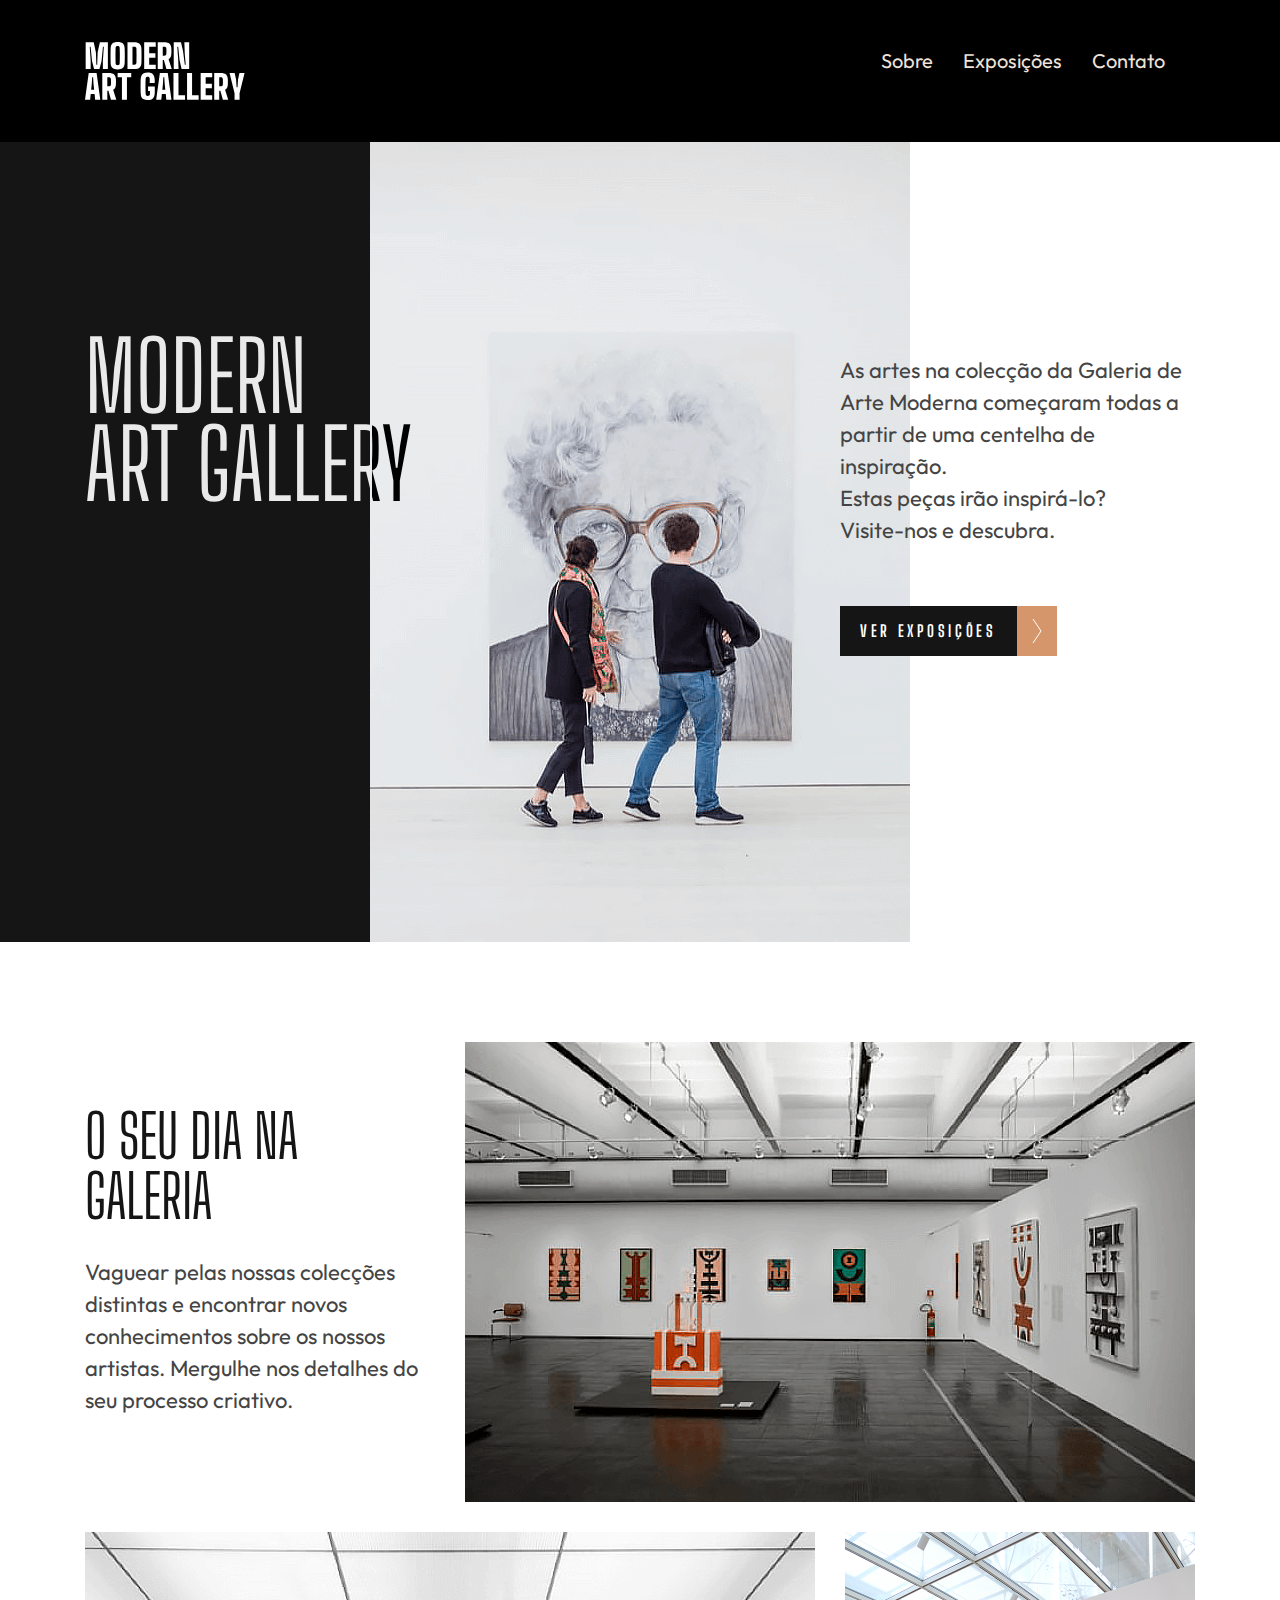
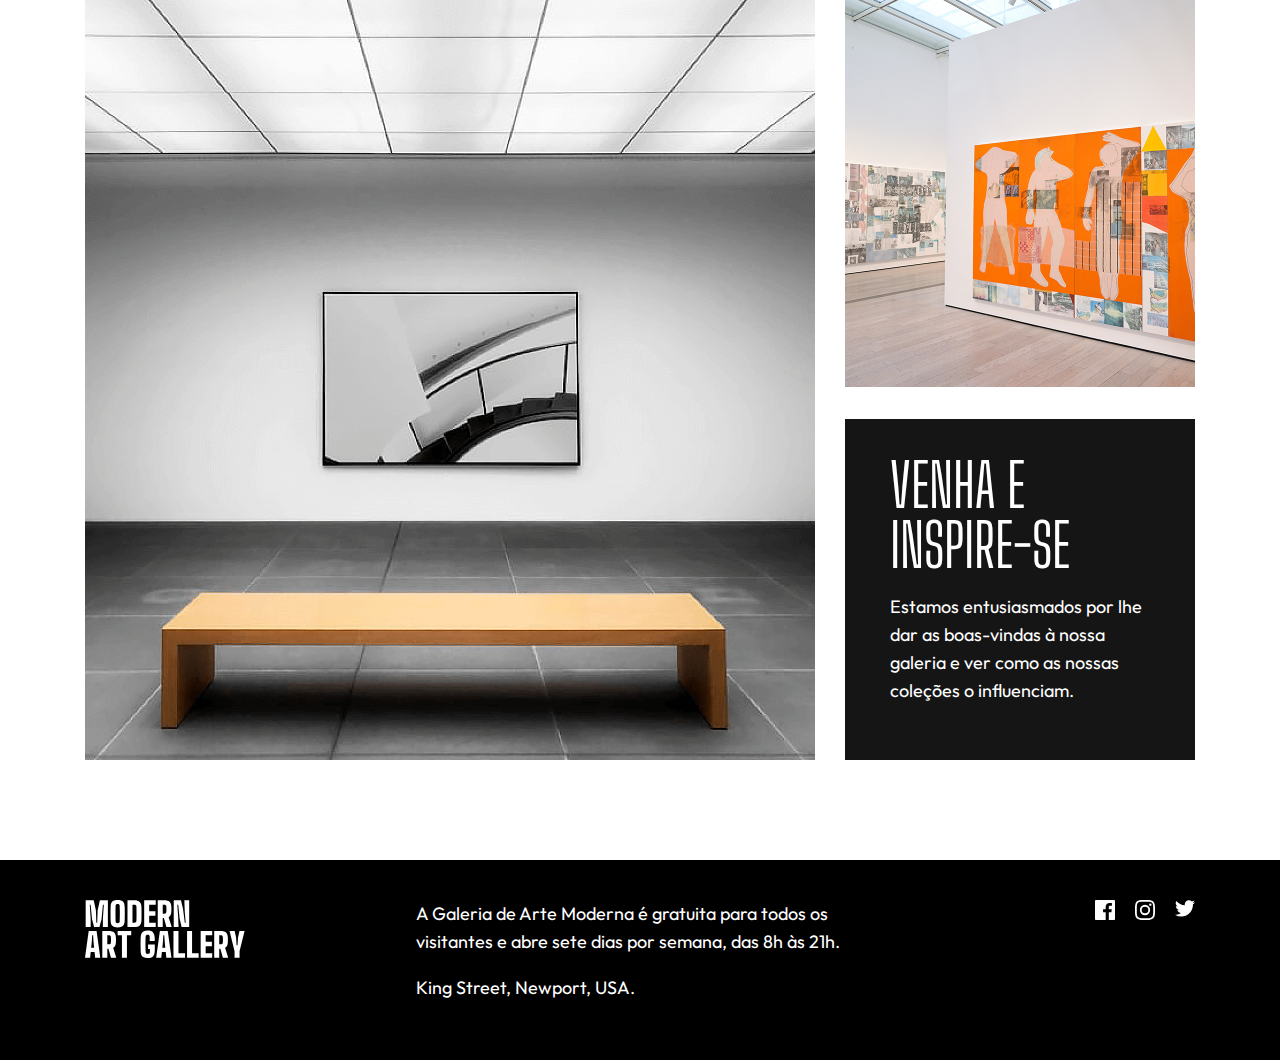
==== index.html @ 8128df51 "envio ficheiros" ====
<!DOCTYPE html>
<html lang="en">
<head>
  <meta charset="UTF-8">
  <meta name="viewport" content="width=device-width, initial-scale=1.0">
  <link rel="preconnect" href="https://fonts.googleapis.com">
  <link rel="preconnect" href="https://fonts.gstatic.com" crossorigin>
  <link href="https://fonts.googleapis.com/css2?family=Big+Shoulders+Display:wght@900&family=Outfit:wght@300&display=swap" rel="stylesheet">

  <link rel="stylesheet" href="./assets/css/style.css">

  <link rel="icon" type="image/png" sizes="32x32" href="./assets/images/favicon.png">
  
  <title>Modern Art Gallery</title>
</head>
<body>
  <header class="head">
    <div class="container flex">
      <div class="logo">
        <a href="./index.html"><img src="./assets/images/logo.svg" alt="Logo Art Gallery"></a>
      </div>
      <nav class="nav-menu flex">
        <button class="menu-toggle" data-menu="button" aria-expanded="false" aria-controls="menu"></button>
        <ul class="menu flex" data-menu="list" id="menu">
         <li><a href="./sobre.html">Sobre</a></li>  
         <li><a href="./exposicoes.html">Exposições</a></li>  
         <li><a href="./contato.html">Contato</a></li>  
        </ul>
       </nav>
    </div>
  </header>

  <main class="banner">
    <div class="container banner-container grid">

      <div class="banner-title">
        <h1>Modern <br>Art Gallery</h1>
      </div>
  
      <div class="banner-image">
        <img src="./assets/images/desktop/image-hero.png" alt="Banner Principal">
      </div>
  
      <div class="banner-content">
        <div class="banner-content-txt">
          <p>As artes na colecção da Galeria de Arte Moderna começaram todas a partir de uma centelha de inspiração. <br> Estas peças irão inspirá-lo? <br>Visite-nos e descubra.</p>
        </div>    

        <div class="btn">
          <a href="./exposicoes.html" target="_blank" class="link-btn">
            <div class="flex" onmouseover="bgColorBtnOn()" onmouseout="bgColorBtnOut()">           
                <div class="btn-content flex"><p>Ver Exposições</p></div>
                <div class="btn-icon flex"><img src="./assets/images/icon-arrow-right.svg" alt="ButtonIcon" width="10" height="24" ></div>          
            </div>
          </a>
        </div>        
      </div>

    </div>    
  </main>

  <section class="featured">
    <div class="container grid">

      <div class="row-1">
        <div class="col-1-left">
          <h2>O seu dia na galeria</h2>
          <p> Vaguear pelas nossas colecções distintas e encontrar novos conhecimentos sobre os nossos artistas. Mergulhe nos detalhes do seu processo criativo.</p>
        </div>

        <div class="col-1-right">
          <img src="./assets/images/desktop/image-grid-1.png" alt="">
        </div>
      </div>
       

      <div class="row-2">

        <div class="col-2-left">
          <img src="./assets/images/desktop/image-grid-2.png" alt="">
        </div>

       <div class="col-2-right grid">
          <div>
            <img src="./assets/images/desktop/image-grid-3.png" alt="">
          </div>
          <div class="col-2-right-txt grid">
              <h2>Venha e inspire-se</h2>
              <p>Estamos entusiasmados por lhe dar as boas-vindas à nossa galeria e ver como as nossas coleções o influenciam.</p>
          </div>
        </div>
      </div>


    </div>
  </section>

  <footer class="footer">
    <div class="container flex">
      <div class="logo-footer">
        <a href="./index.html"><img src="./assets/images/logo.svg" alt="Logo" width="160" height="58"></a>
      </div>
      <div class="copy">
        <p>A Galeria de Arte Moderna é gratuita para todos os visitantes e abre sete dias por semana, das 8h às 21h.</p>
        <p>King Street, Newport, USA.</p>
      </div>
      <div class="sociais-footer">
        <ul class="sociais flex">
          <li><a href="#"><img src="./assets/images/icon-facebook.svg" alt="Facebook"></a></li>
          <li>
            <a href="#"><img src="./assets/images/icon-instagram.svg" alt="Instagram"></a>
          </li>
          <li>
            <a href="#"><img src="./assets/images/icon-twitter.svg" alt="Twitter"></a>
          </li>
        </ul>
      </div>

    </div>
  </footer>
  
  <script src="./assets/js/script.js"></script>
  
</body>
</html>
---- assets/css/style.css ----
:root {
  --bronze: #d5966c;
  --black: #151515;
  --gray: #444;
  --gray-light: #848484;
  --white: #fff;
  --heading-xl: 6rem/5.5rem 'Big Shoulders Display', cursive;
  --heading-l: 4.375rem/4.375rem 'Big Shoulders Display', cursive;
  /* 70 */
  --heading-m: 3.75rem/3.75rem 'Big Shoulders Display', cursive;
  --body-m: 1.375rem/2rem 'Outfit', sans-serif;
  /* 22 */
  --body-s: 1.125rem/1.75rem 'Outfit', sans-serif;
  /* 20px */
  --btn: bold 1rem/1.75rem 'Big Shoulders Display', cursive;
  /* 20px */
}

body {
  padding: 0;
  margin: 0;
  color: var(--black);
  font: 1.125rem/1.75rem 'Outfit', sans-serif;
  /* 20px */
}

a {
  text-decoration: none;
}

h1,
h2,
h3,
h4 {
  padding: 0;
  margin: 0;
}

img {
  display: block;
}

ul>li {
  list-style: none;
}

.flex {
  display: flex;
}

.grid {
  display: grid;
}

.container {
  max-width: 1110px;
  margin: 0 auto;
  /* background-color: blanchedalmond;
  */
}

.head {
  background-color: #000;
  flex-wrap: wrap;
  padding: 20px 0;
}

.head>.flex {
  justify-content: space-between;
  align-items: center;
}

/*-------------------- MENU -------------------- */
.nav-menu {
  padding: 10px 30px;
}

.menu li {
  margin-left: 30px;
}

.menu li a {
  font: 1.25rem/1rem 'Outfit', sans-serif;
  text-align: center;
  color: #eee2da;
}

.menu li a:hover {
  color: #fff;
}

.menu a::after {
  content: "";
  display: block;
  height: 3px;
  width: 0;
  border-radius: 50px;
  margin-top: 15px;
  background-color: var(--bronze);
}

.menu a:hover::after {
  width: 100%;
  transition: 0.4s ease-in-out;
}

#menu-ativo a::after {
  content: "";
  display: block;
  height: 3px;
  width: 100%;
  border-radius: 50px;
  margin-top: 15px;
  background-color: var(--bronze);
}

#menu-ativo a {
  color: #fff;
}

[data-menu="button"] {
  display: none;
}


/*-------------------- BANNER HOME -------------------- */
.banner {
  background: linear-gradient(to right, var(--black) 50%, #FFF 50%);
}

.banner-container {
  display: grid;
  grid-template-columns: repeat(3, 1fr);
}

.banner-title,
.banner-content {
  padding-top: 190px;
}

.banner-title {
  background-color: var(--black);
  max-width: 285px;
}

.banner-title h1 {
  min-width: 575px;
  background: linear-gradient(to right, var(--black) 50%, #FFF 50%);
  -webkit-background-clip: text;
  -moz-background-clip: text;
  background-clip: text;
  color: transparent;
  filter: invert(100%);
  text-transform: uppercase;
  font: var(--heading-xl);
}

.banner-content {
  font: var(--body-m);
  color: var(--black);
  position: relative;
  left: -20%;
}

.banner-content-txt {
  min-width: 350px;
  color: var(--gray);
}

/*-------------------- BOTÕES -------------------- */
.btn {
  font: var(--btn);
  letter-spacing: 3.7px;
  font-weight: bold;
  cursor: pointer;
  margin-top: 60px;
}

.btn-content {
  background: var(--black);
  padding: 0px 20px;
  height: 50px;
}

.btn-content p {
  color: var(--white);
  align-self: center;
  text-transform: uppercase;
}

.btn-icon {
  width: 40px;
  height: 50px;
  background-color: var(--bronze);
  justify-content: center;
}

.btn-icon img {
  align-self: center;
}

.bg-bronze {
  background-color: var(--bronze);
  transition: 0.2s ease-in;
}

.bg-black {
  background-color: var(--black);
  transition: 0.2s ease-in;
}

/*-------------------- FEATURE -------------------- */
.featured {
  margin-top: 100px;
}

.featured img {
  max-width: 100%;
}

.featured>.grid {
  gap: 30px;
}

.row-1,
.row-2 {
  display: grid;
  grid-template-columns: repeat(3, 1fr);
  gap: 30px;
}

.col-1-left p {
  color: var(--gray);
}

.col-1-left h2 {
  font: var(--heading-m);
  margin-bottom: 30px;
  text-transform: uppercase;
}

.col-1-left p,
.row-2-txt p {
  font: var(--body-m);
}

.col-1-left {
  grid-column: 1/1;
  align-self: center;
}

.col-1-right {
  grid-column: 2/4;
}

.col-2-left {
  grid-column: 1/3;
}

.col-2-right {
  grid-column: 3/4;
  /* gap: 30px; */
}

.col-2-right-txt {
  max-height: 100%;
  max-width: 100%;
  background-color: var(--black);
  color: var(--white);
  align-content: center;
  padding: 20px 45px;
}

.col-2-right-txt h2 {
  font: var(--heading-m);
  text-transform: uppercase;
}

/*-------------------- FOOTER -------------------- */
.footer {
  margin-top: 100px;
  flex-wrap: wrap;
  background-color: #000;
  color: var(--white);
  font: var(--body-s);
  padding: 40px 0;
}

.footer .container {
  justify-content: space-between;
}

.logo-footer {
  align-self: flex-start;
}

.copy {
  max-width: 39ch;
}

.copy p {
  margin-top: 0;
}

.sociais {
  gap: 20px;
  margin: 0;
}

.sociais a:hover {
  filter: sepia(47%) saturate(3902%) hue-rotate(304deg) brightness(88%) contrast(87%);
}

@media screen and (max-width: 1140px) {
  .container {
    max-width: 90%;
    margin: 0 auto;
  }

  .banner-content {
    left: -70%;
  }

  .row-2-txt {
    padding: 20px 35px;
  }

  .col-2-right-txt h2 {
    font: 2.75rem/2.75rem 'Big Shoulders Display', cursive;
    margin-bottom: 0;
  }

  .col-2-right-txt p {
    margin-bottom: 0;
  }
}

@media screen and (max-width: 970px) {
  .banner {
    background: #fff;
  }

  .container.banner-container.grid {
    grid-template-columns: 1fr;
    grid-auto-rows: minmax(90px, auto);
    max-width: 100%;
    min-height: 700px;
    background: url(../images/tablet/image-hero-tablet.jpg) no-repeat;
    padding-left: 40%;
    box-sizing: border-box;
    align-content: center;
  }

  .banner-image {
    display: none;
  }

  .banner-title {
    background-color: transparent;
    max-width: unset;
    order: 1;
    padding-top: 0;
  }

  .banner-content {
    left: 0;
    padding-top: 0;
    order: 2;
    box-sizing: border-box;
  }

  .banner-title h1 {
    min-width: 100%;
    left: 0;
    background: unset;
    -webkit-background-clip: unset;
    -moz-background-clip: unset;
    background-clip: unset;
    color: var(--black);
    filter: invert(0%);
    font: var(--heading-l);
  }

  .banner-content {
    font: var(--body-s);
    max-width: 100%;
    padding: 0 10px;
  }

  .btn {
    margin-top: 30px;
  }

  .row-1,
  .row-2 {
    grid-template-rows: 1fr;
  }

  .col-1-left {
    font: var(--body-s);
  }

  .col-2-right-txt {
    padding: 10px;
    font: var(--body-s);
  }

  .about-row-2 img {
    height: 100%;
  }

  .artwork-image img {
    height: 100%;
  }

  .contato {
    flex-direction: column;
  }

  .contato>.cont-row {
    max-width: 100%;
  }

  .copy {
    max-width: 30ch;
  }

  .copy p {
    margin-top: 0;
    font-size: 16px;
  }
}

@media screen and (max-width: 800px) {
  body {
    font-size: 21px;
  }

  [data-menu="button"] {
    display: block;
    background-color: #000;
    border: none;
  }

  [data-menu="button"]::before {
    content: "";
    display: inline-block;
    height: 2px;
    width: 20px;
    background-color: #fff;
    box-shadow: 0 8px #fff, 0 -8px #fff;
  }

  [data-menu="list"] {
    display: none;
    position: absolute;
    z-index: 900;
    max-width: 100%;
    right: 40px;
    padding-right: 30px;
    background-color: #000;
    padding-top: 10px;
    margin-top: 50px;
    text-align: right;
  }

  .menuMobOn {
    display: block;
  }

  #menu-ativo a::after {
    margin-top: 2px;
    margin-bottom: 15px;
  }

  .menu li {
    font-size: 14px;
  }

  .container.banner-container.grid {
    grid-template-columns: unset;
    grid-auto-rows: unset;
    max-width: unset;
    min-height: unset;
    background: unset;
    padding-left: 0;
    box-sizing: border-box;
    align-content: center;
  }

  .banner {
    background: #fff;
  }

  .banner>.container {
    display: flex;
    flex-direction: column;
  }

  .banner-image {
    display: block;
    order: 1;
    background: url(../images/desktop/image-hero.png) no-repeat center;
    background-size: cover;
    height: 350px;
  }

  .banner-image img {
    display: none;
  }

  .banner-title {
    background: unset;
    order: 2;
    margin-top: 40px;
    margin-left: 5%;
  }

  .banner-title h1 {
    background: unset;
    -webkit-background-clip: unset;
    -moz-background-clip: unset;
    background-clip: unset;
    color: var(--black);
    filter: invert(0%);
  }

  .banner-content {
    order: 3;
    left: 0;
    margin-left: 5%;
    font-size: 22px;
  }

  .banner-title,
  .banner-content {
    padding-top: 0;
  }

  .row-1,
  .row-2 {
    display: flex;
    flex-direction: column;
  }

  .featured {
    margin-top: 110px;
  }

  .col-2-right-txt {
    padding: 25px 15px;
  }

  .container>.about-row-1 {
    grid-template-columns: 1fr;
    gap: 0;
  }

  .exh-row {
    flex-direction: column;
    align-items: center;
    gap: 0px;
  }

  .exh-row>.artwork {
    margin-bottom: 10px;
  }


  .footer .container {
    flex-direction: column;
    padding-top: 30px;
    gap: 30px;
  }

  .sociais {
    padding-left: 0px;
  }
}
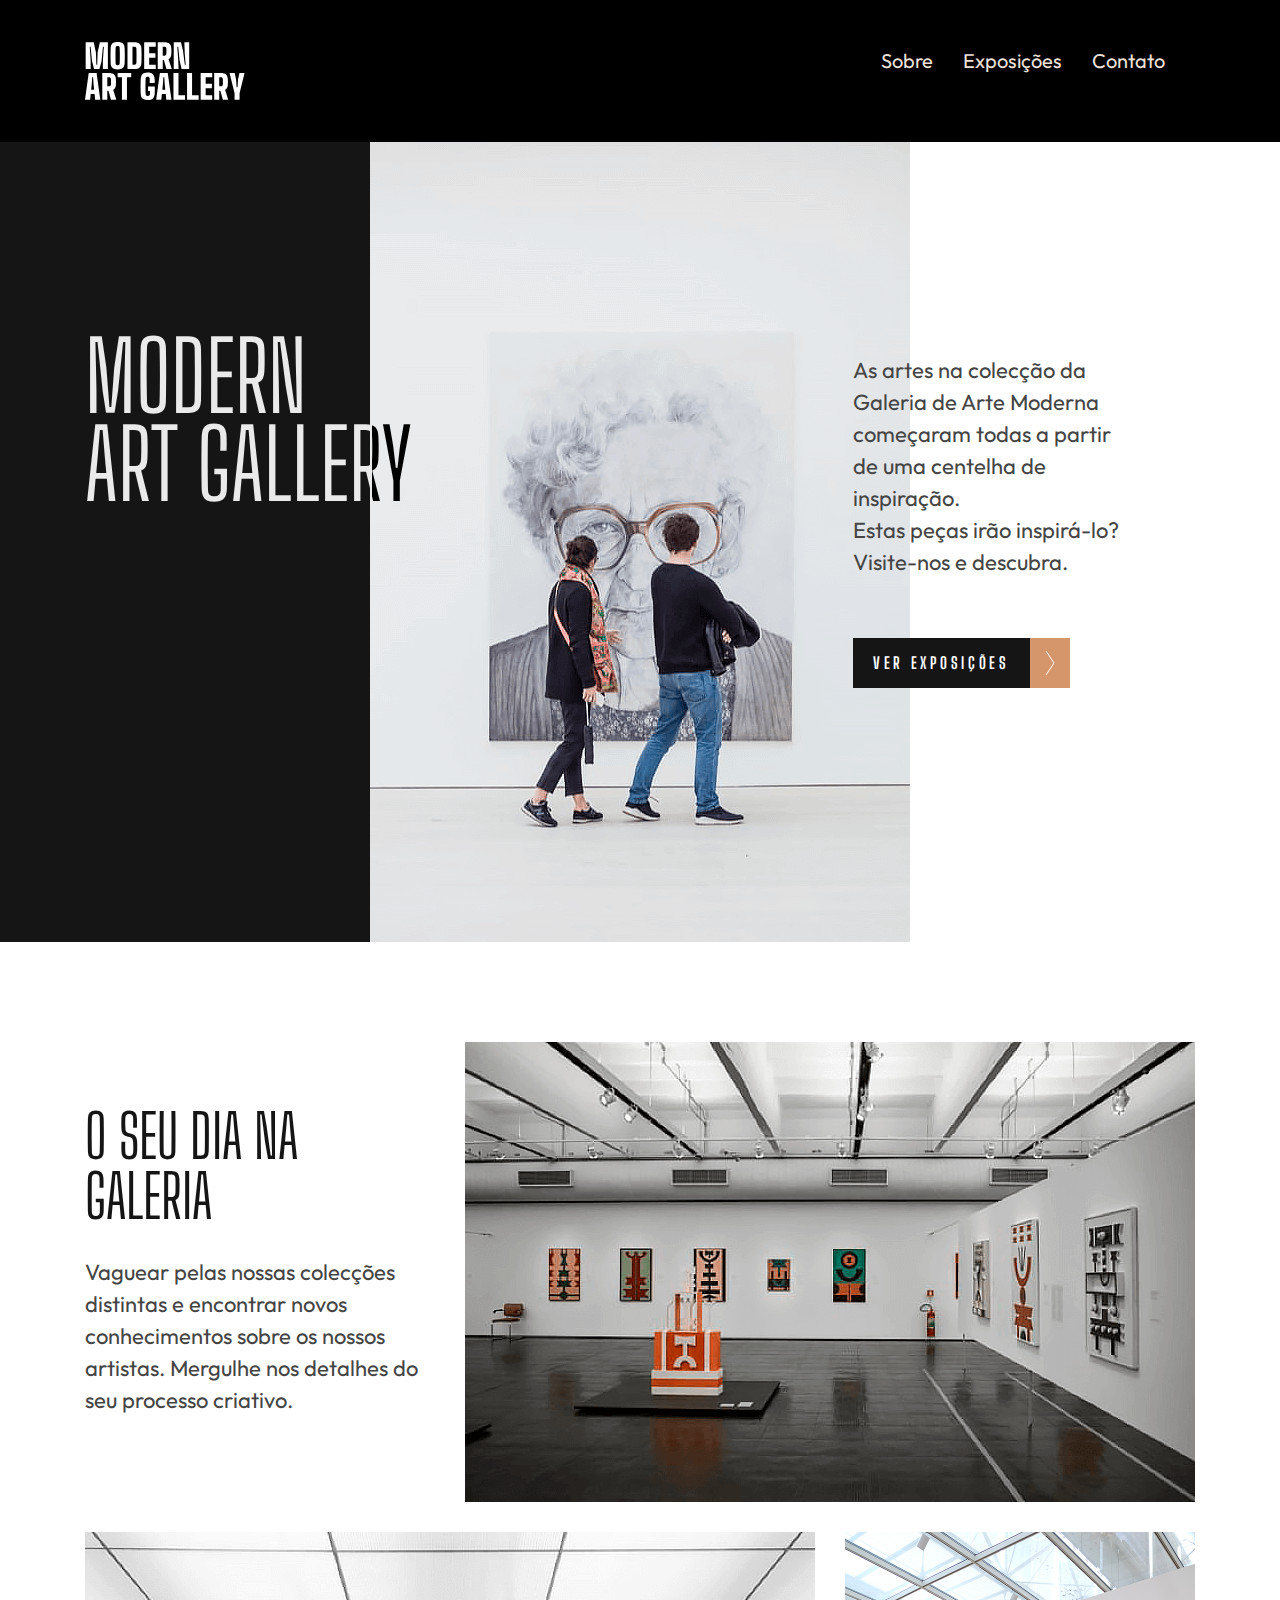
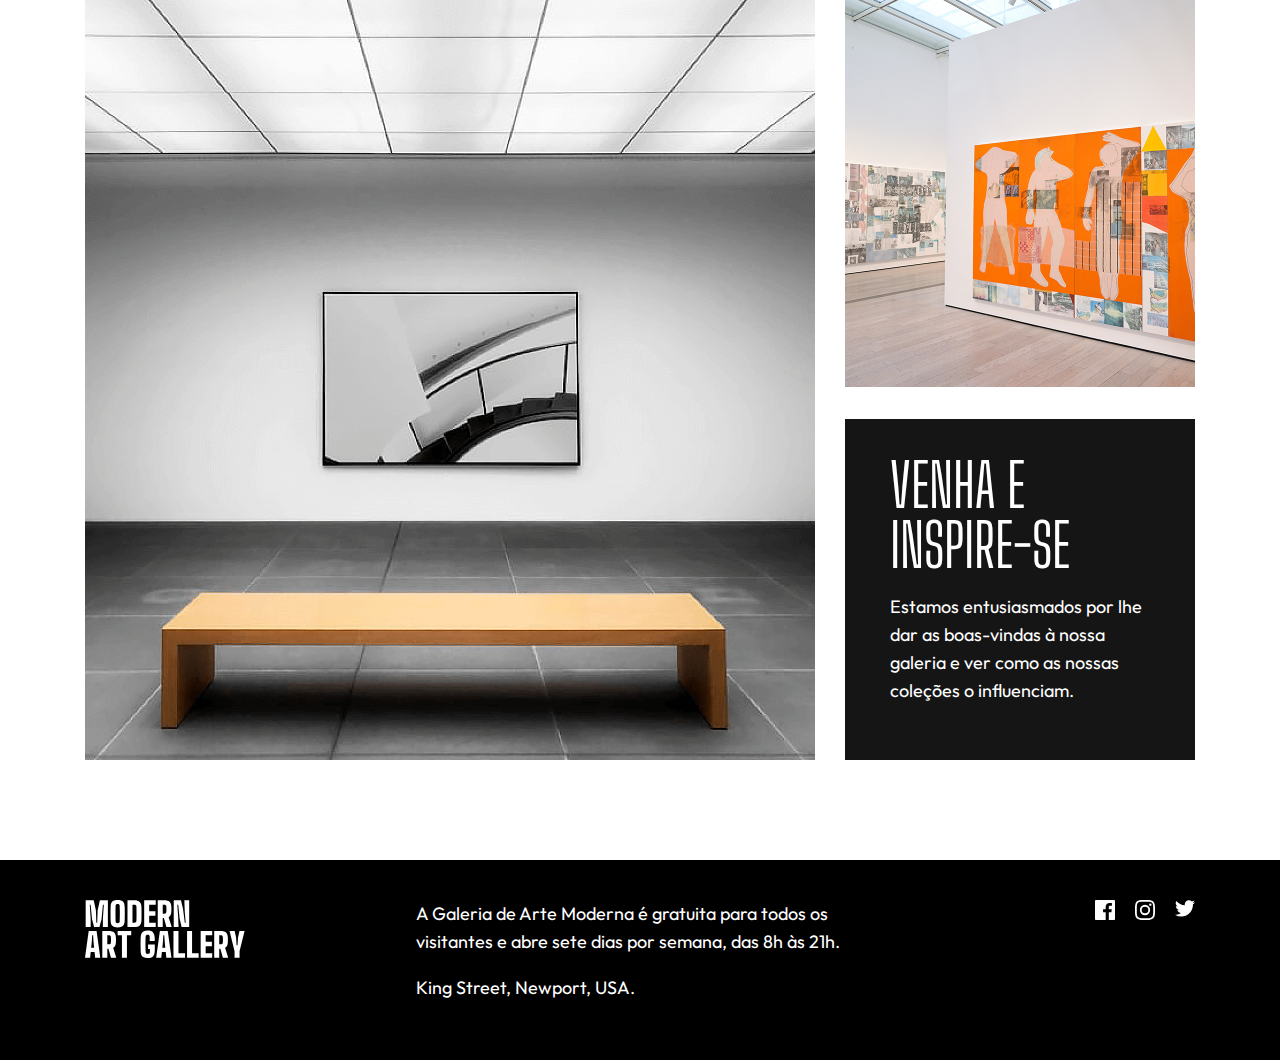
==== commit 8db2bfdc: "atualizacao" ====
--- a/index.html
+++ b/index.html
@@ -1,125 +1,125 @@
 <!DOCTYPE html>
-<html lang="en">
-<head>
-  <meta charset="UTF-8">
-  <meta name="viewport" content="width=device-width, initial-scale=1.0">
-  <link rel="preconnect" href="https://fonts.googleapis.com">
-  <link rel="preconnect" href="https://fonts.gstatic.com" crossorigin>
-  <link href="https://fonts.googleapis.com/css2?family=Big+Shoulders+Display:wght@900&family=Outfit:wght@300&display=swap" rel="stylesheet">
-
-  <link rel="stylesheet" href="./assets/css/style.css">
-
-  <link rel="icon" type="image/png" sizes="32x32" href="./assets/images/favicon.png">
-  
-  <title>Modern Art Gallery</title>
-</head>
-<body>
-  <header class="head">
-    <div class="container flex">
-      <div class="logo">
-        <a href="./index.html"><img src="./assets/images/logo.svg" alt="Logo Art Gallery"></a>
+<html lang="pt-BR">
+  <head>
+    <meta charset="UTF-8">
+    <meta name="viewport" content="width=device-width, initial-scale=1.0">
+    <link rel="preconnect" href="https://fonts.googleapis.com">
+    <link rel="preconnect" href="https://fonts.gstatic.com" crossorigin>
+    <link href="https://fonts.googleapis.com/css2?family=Big+Shoulders+Display:wght@900&family=Outfit:wght@300&display=swap" rel="stylesheet">
+    <link rel="stylesheet" href="./assets/css/style.css">
+    <link rel="icon" type="image/png" sizes="32x32" href="./assets/images/favicon.png">
+    <title>Modern Art Gallery</title>
+  </head>
+  <body>
+    <header class="head">
+      <div class="container flex">
+        <div class="logo">
+          <a href="./index.html">
+            <img src="./assets/images/logo.svg" alt="Logo Art Gallery">
+          </a>
+        </div>
+        <nav class="nav-menu flex">
+          <button class="menu-toggle" data-menu="button" aria-expanded="false" aria-controls="menu"></button>
+          <ul class="menu flex" data-menu="list" id="menu">
+            <li>
+              <a href="./sobre.html">Sobre</a>
+            </li>
+            <li>
+              <a href="./exposicoes.html">Exposições</a>
+            </li>
+            <li>
+              <a href="./contato.html">Contato</a>
+            </li>
+          </ul>
+        </nav>
       </div>
-      <nav class="nav-menu flex">
-        <button class="menu-toggle" data-menu="button" aria-expanded="false" aria-controls="menu"></button>
-        <ul class="menu flex" data-menu="list" id="menu">
-         <li><a href="./sobre.html">Sobre</a></li>  
-         <li><a href="./exposicoes.html">Exposições</a></li>  
-         <li><a href="./contato.html">Contato</a></li>  
-        </ul>
-       </nav>
-    </div>
-  </header>
-
-  <main class="banner">
-    <div class="container banner-container grid">
-
-      <div class="banner-title">
-        <h1>Modern <br>Art Gallery</h1>
-      </div>
-  
-      <div class="banner-image">
-        <img src="./assets/images/desktop/image-hero.png" alt="Banner Principal">
-      </div>
-  
-      <div class="banner-content">
-        <div class="banner-content-txt">
-          <p>As artes na colecção da Galeria de Arte Moderna começaram todas a partir de uma centelha de inspiração. <br> Estas peças irão inspirá-lo? <br>Visite-nos e descubra.</p>
-        </div>    
-
-        <div class="btn">
-          <a href="./exposicoes.html" target="_blank" class="link-btn">
-            <div class="flex" onmouseover="bgColorBtnOn()" onmouseout="bgColorBtnOut()">           
-                <div class="btn-content flex"><p>Ver Exposições</p></div>
-                <div class="btn-icon flex"><img src="./assets/images/icon-arrow-right.svg" alt="ButtonIcon" width="10" height="24" ></div>          
-            </div>
-          </a>
-        </div>        
-      </div>
-
-    </div>    
-  </main>
-
-  <section class="featured">
-    <div class="container grid">
-
-      <div class="row-1">
-        <div class="col-1-left">
-          <h2>O seu dia na galeria</h2>
-          <p> Vaguear pelas nossas colecções distintas e encontrar novos conhecimentos sobre os nossos artistas. Mergulhe nos detalhes do seu processo criativo.</p>
+    </header>
+    <main class="banner">
+      <div class="container banner-container grid">
+        <div class="banner-title">
+          <h1>Modern <br>Art Gallery </h1>
         </div>
-
-        <div class="col-1-right">
-          <img src="./assets/images/desktop/image-grid-1.png" alt="">
+        <div class="banner-image">
+          <img src="./assets/images/desktop/image-hero.png" alt="Banner Principal">
         </div>
-      </div>
-       
-
-      <div class="row-2">
-
-        <div class="col-2-left">
-          <img src="./assets/images/desktop/image-grid-2.png" alt="">
-        </div>
-
-       <div class="col-2-right grid">
-          <div>
-            <img src="./assets/images/desktop/image-grid-3.png" alt="">
+        <div class="banner-content">
+          <div class="banner-content-txt">
+            <p>As artes na colecção da Galeria de Arte Moderna começaram todas a partir de uma centelha de inspiração. <br> Estas peças irão inspirá-lo? <br>Visite-nos e descubra. </p>
           </div>
-          <div class="col-2-right-txt grid">
-              <h2>Venha e inspire-se</h2>
-              <p>Estamos entusiasmados por lhe dar as boas-vindas à nossa galeria e ver como as nossas coleções o influenciam.</p>
+          <div class="btn">
+            <a href="./exposicoes.html" target="_blank" class="link-btn">
+              <div class="flex" onmouseover="bgColorBtnOn()" onmouseout="bgColorBtnOut()">
+                <div class="btn-content flex">
+                  <p>Ver Exposições</p>
+                </div>
+                <div class="btn-icon flex">
+                  <img src="./assets/images/icon-arrow-right.svg" alt="Botão" width="10" height="24">
+                </div>
+              </div>
+            </a>
           </div>
         </div>
       </div>
-
-
-    </div>
-  </section>
-
-  <footer class="footer">
-    <div class="container flex">
-      <div class="logo-footer">
-        <a href="./index.html"><img src="./assets/images/logo.svg" alt="Logo" width="160" height="58"></a>
+    </main>
+    <section class="featured">
+      <div class="container grid">
+        <div class="row-1">
+          <div class="col-1-left">
+            <h2>O seu dia na galeria</h2>
+            <p> Vaguear pelas nossas colecções distintas e encontrar novos conhecimentos sobre os nossos artistas. Mergulhe nos detalhes do seu processo criativo.</p>
+          </div>
+          <div class="col-1-right">
+            <img src="./assets/images/desktop/image-grid-1.png" alt="Galeria">
+          </div>
+        </div>
+        <div class="row-2">
+          <div class="col-2-left">
+            <img src="./assets/images/desktop/image-grid-2.png" alt="Galeria">
+          </div>
+          <div class="col-2-right grid">
+            <div>
+              <img src="./assets/images/desktop/image-grid-3.png" alt="Galeria">
+            </div>
+            <div class="col-2-right-txt grid">
+              <h2>Venha e inspire-se</h2>
+              <p>Estamos entusiasmados por lhe dar as boas-vindas à nossa galeria e ver como as nossas coleções o influenciam.</p>
+            </div>
+          </div>
+        </div>
       </div>
-      <div class="copy">
-        <p>A Galeria de Arte Moderna é gratuita para todos os visitantes e abre sete dias por semana, das 8h às 21h.</p>
-        <p>King Street, Newport, USA.</p>
+    </section>
+    <footer class="footer">
+      <div class="container flex">
+        <div class="logo-footer">
+          <a href="./index.html">
+            <img src="./assets/images/logo.svg" alt="Logo Art Gallery Footer" width="160" height="58">
+          </a>
+        </div>
+        <div class="copy">
+          <p>A Galeria de Arte Moderna é gratuita para todos os visitantes e abre sete dias por semana, das 8h às 21h.</p>
+          <p>King Street, Newport, USA.</p>
+        </div>
+        <div class="sociais-footer">
+          <ul class="sociais flex">
+            <li>
+              <a href="#">
+                <img src="./assets/images/icon-facebook.svg" alt="Facebook">
+              </a>
+            </li>
+            <li>
+              <a href="#">
+                <img src="./assets/images/icon-instagram.svg" alt="Instagram">
+              </a>
+            </li>
+            <li>
+              <a href="#">
+                <img src="./assets/images/icon-twitter.svg" alt="Twitter">
+              </a>
+            </li>
+          </ul>
+        </div>
       </div>
-      <div class="sociais-footer">
-        <ul class="sociais flex">
-          <li><a href="#"><img src="./assets/images/icon-facebook.svg" alt="Facebook"></a></li>
-          <li>
-            <a href="#"><img src="./assets/images/icon-instagram.svg" alt="Instagram"></a>
-          </li>
-          <li>
-            <a href="#"><img src="./assets/images/icon-twitter.svg" alt="Twitter"></a>
-          </li>
-        </ul>
-      </div>
-
-    </div>
-  </footer>
-  
-  <script src="./assets/js/script.js"></script>
-  
-</body>
+    </footer>
+    <script src="./assets/js/script.js"></script>
+  </body>
 </html>--- a/assets/css/style.css
+++ b/assets/css/style.css
@@ -4,15 +4,15 @@
   --gray: #444;
   --gray-light: #848484;
   --white: #fff;
-  --heading-xl: 6rem/5.5rem 'Big Shoulders Display', cursive;
-  --heading-l: 4.375rem/4.375rem 'Big Shoulders Display', cursive;
+  --heading-xl: 6rem/5.5rem "Big Shoulders Display", cursive;
+  --heading-l: 4.375rem/4.375rem "Big Shoulders Display", cursive;
   /* 70 */
-  --heading-m: 3.75rem/3.75rem 'Big Shoulders Display', cursive;
-  --body-m: 1.375rem/2rem 'Outfit', sans-serif;
+  --heading-m: 3.75rem/3.75rem "Big Shoulders Display", cursive;
+  --body-m: 1.375rem/2rem "Outfit", sans-serif;
   /* 22 */
-  --body-s: 1.125rem/1.75rem 'Outfit', sans-serif;
+  --body-s: 1.125rem/1.75rem "Outfit", sans-serif;
   /* 20px */
-  --btn: bold 1rem/1.75rem 'Big Shoulders Display', cursive;
+  --btn: bold 1rem/1.75rem "Big Shoulders Display", cursive;
   /* 20px */
 }
 
@@ -20,7 +20,7 @@
   padding: 0;
   margin: 0;
   color: var(--black);
-  font: 1.125rem/1.75rem 'Outfit', sans-serif;
+  font: 1.125rem/1.75rem "Outfit", sans-serif;
   /* 20px */
 }
 
@@ -40,7 +40,7 @@
   display: block;
 }
 
-ul>li {
+ul > li {
   list-style: none;
 }
 
@@ -55,8 +55,6 @@
 .container {
   max-width: 1110px;
   margin: 0 auto;
-  /* background-color: blanchedalmond;
-  */
 }
 
 .head {
@@ -65,7 +63,7 @@
   padding: 20px 0;
 }
 
-.head>.flex {
+.head > .flex {
   justify-content: space-between;
   align-items: center;
 }
@@ -80,7 +78,7 @@
 }
 
 .menu li a {
-  font: 1.25rem/1rem 'Outfit', sans-serif;
+  font: 1.25rem/1rem "Outfit", sans-serif;
   text-align: center;
   color: #eee2da;
 }
@@ -122,10 +120,9 @@
   display: none;
 }
 
-
 /*-------------------- BANNER HOME -------------------- */
 .banner {
-  background: linear-gradient(to right, var(--black) 50%, #FFF 50%);
+  background: linear-gradient(to right, var(--black) 50%, #fff 50%);
 }
 
 .banner-container {
@@ -145,7 +142,7 @@
 
 .banner-title h1 {
   min-width: 575px;
-  background: linear-gradient(to right, var(--black) 50%, #FFF 50%);
+  background: linear-gradient(to right, var(--black) 50%, #fff 50%);
   -webkit-background-clip: text;
   -moz-background-clip: text;
   background-clip: text;
@@ -163,7 +160,7 @@
 }
 
 .banner-content-txt {
-  min-width: 350px;
+  max-width: 350px;
   color: var(--gray);
 }
 
@@ -218,7 +215,7 @@
   max-width: 100%;
 }
 
-.featured>.grid {
+.featured > .grid {
   gap: 30px;
 }
 
@@ -259,7 +256,6 @@
 
 .col-2-right {
   grid-column: 3/4;
-  /* gap: 30px; */
 }
 
 .col-2-right-txt {
@@ -308,7 +304,8 @@
 }
 
 .sociais a:hover {
-  filter: sepia(47%) saturate(3902%) hue-rotate(304deg) brightness(88%) contrast(87%);
+  filter: sepia(47%) saturate(3902%) hue-rotate(304deg) brightness(88%)
+    contrast(87%);
 }
 
 @media screen and (max-width: 1140px) {
@@ -326,7 +323,7 @@
   }
 
   .col-2-right-txt h2 {
-    font: 2.75rem/2.75rem 'Big Shoulders Display', cursive;
+    font: 2.75rem/2.75rem "Big Shoulders Display", cursive;
     margin-bottom: 0;
   }
 
@@ -417,7 +414,7 @@
     flex-direction: column;
   }
 
-  .contato>.cont-row {
+  .contato > .cont-row {
     max-width: 100%;
   }
 
@@ -492,7 +489,7 @@
     background: #fff;
   }
 
-  .banner>.container {
+  .banner > .container {
     display: flex;
     flex-direction: column;
   }
@@ -551,7 +548,7 @@
     padding: 25px 15px;
   }
 
-  .container>.about-row-1 {
+  .container > .about-row-1 {
     grid-template-columns: 1fr;
     gap: 0;
   }
@@ -562,10 +559,9 @@
     gap: 0px;
   }
 
-  .exh-row>.artwork {
+  .exh-row > .artwork {
     margin-bottom: 10px;
   }
-
 
   .footer .container {
     flex-direction: column;
@@ -576,4 +572,11 @@
   .sociais {
     padding-left: 0px;
   }
-}+}
+
+@media screen and (max-width: 500px) {
+  .col-2-right-txt h2 {
+    font: 2.3rem/2.75rem "Big Shoulders Display", cursive;
+    margin-bottom: 0;
+  }
+}
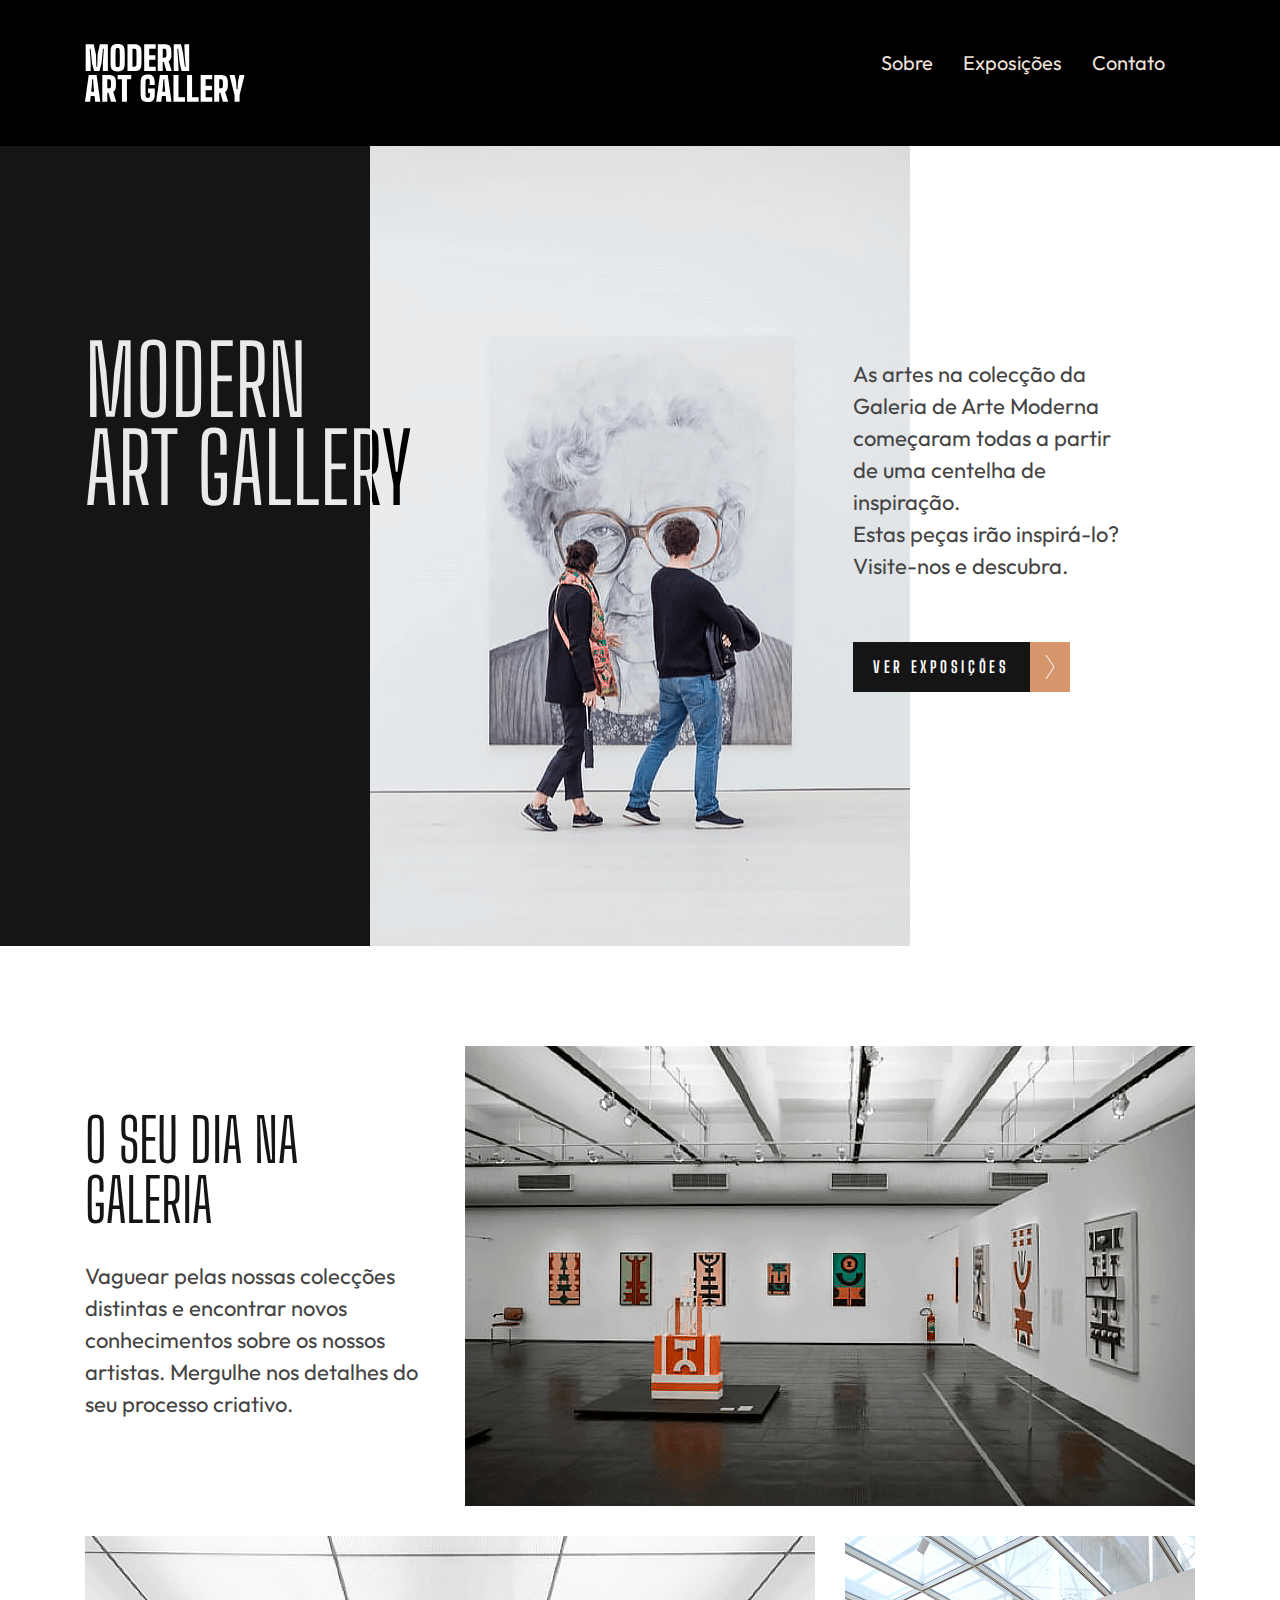
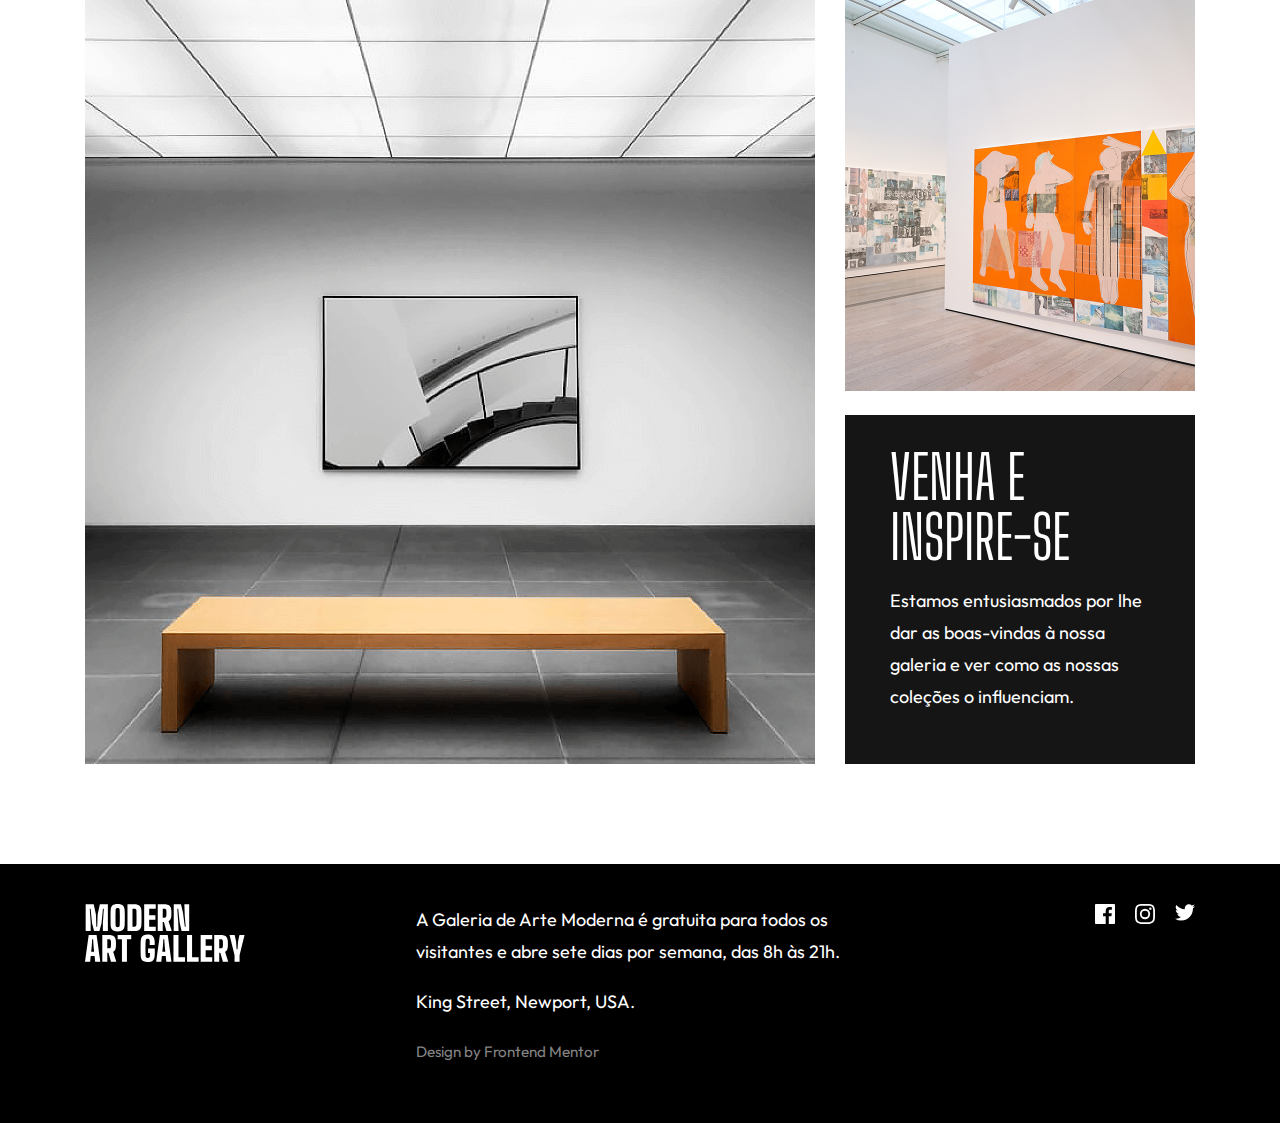
==== commit ab4ac760: "ajustes finais" ====
--- a/index.html
+++ b/index.html
@@ -6,9 +6,11 @@
     <link rel="preconnect" href="https://fonts.googleapis.com">
     <link rel="preconnect" href="https://fonts.gstatic.com" crossorigin>
     <link href="https://fonts.googleapis.com/css2?family=Big+Shoulders+Display:wght@900&family=Outfit:wght@300&display=swap" rel="stylesheet">
-    <link rel="stylesheet" href="./assets/css/style.css">
+    <link rel="stylesheet" href="./assets/css/style.min.css">
     <link rel="icon" type="image/png" sizes="32x32" href="./assets/images/favicon.png">
-    <title>Modern Art Gallery</title>
+    <title>Modern Art Gallery</title>  
+    <meta name="description" content="A Modern Art Gallery, fundada como um presente para a nação, serve como um centro de arte visual, educação e cultura.">
+    <meta name="robots" content="index, follow">
   </head>
   <body>
     <header class="head">
@@ -98,6 +100,7 @@
         <div class="copy">
           <p>A Galeria de Arte Moderna é gratuita para todos os visitantes e abre sete dias por semana, das 8h às 21h.</p>
           <p>King Street, Newport, USA.</p>
+          <p class="design">Design by Frontend Mentor</p>
         </div>
         <div class="sociais-footer">
           <ul class="sociais flex">
--- a/assets/css/style.min.css
+++ b/assets/css/style.min.css
@@ -0,0 +1 @@
+.about{margin-top:70px}.about-banner-in{margin-bottom:30px;height:250px;max-width:100%;background:url(../images/about/banner-about.png)}.about-banner-in>.container{height:80%;align-items:flex-end;text-transform:uppercase;color:#fff}.about-row-1,.row-2{display:grid;grid-template-columns:repeat(2,1fr);gap:30px}.about-row-1-left h2{font:var(--heading-m);margin-bottom:30px;text-transform:uppercase}.about-row-2{margin-top:60px;justify-content:space-between;gap:30px}.about-row-2 img{max-width:100%}.about-row-3{font-size:32px;font-weight:700;line-height:1.2;text-align:center;margin-top:60px;justify-content:center}.cite{max-width:60%;font-style:italic;border-top:1px solid #e0e0e0;border-bottom:1px solid #e0e0e0;padding:20px 0}.cite p{font-size:1rem;font-style:normal;margin-top:10px;color:var(--gray-light)}@media screen and (max-width:500px){.about-row-2{flex-direction:column;align-items:center}}.exh-banner-in{margin-bottom:70px;height:250px;max-width:100%;background:url(../images/exhibitions/banner_exib.png)}.exh-banner-in>.container{height:80%;align-items:flex-end;text-transform:uppercase}.exh-row{justify-content:space-between;gap:30px}.artwork{margin-bottom:60px;flex-direction:column}.artwork-image img{max-width:100%;margin-bottom:10px}.artwork-content a{color:var(--black)}.artwork-content a:hover{color:var(--bronze)}.artwork-date{color:var(--gray);margin-top:-2px}.exhibitions-detail>.grid{gap:30px}.ed-content p{margin-top:20px;font:var(--body-s)}.ed-content>.artwork-date{font-weight:bolder}.ed-row-1,.ed-row-2{display:grid;grid-template-columns:1fr 1fr;gap:30px}.ed-col-2-left{grid-column:1/2}.ed-row-1-left{align-content:space-between}.ed-row-2{align-content:space-between}figure{margin:0;padding:0}figcaption{color:var(--gray-light);font-size:.875rem}figure img{max-width:100%}@media screen and (max-width:800px){.ed-row-1,.ed-row-2{grid-template-columns:1fr}.ed-row-1-left{gap:30px}}.contato-banner-in{margin-bottom:70px;height:250px;max-width:100%;background:url(../images/contato.png)}.contato-banner-in>.container{height:80%;align-items:flex-end;text-transform:uppercase}.contato{gap:30px}form{margin-bottom:30px}input[type="text"],input[type="email"]{min-width:300px;margin-bottom:10px;border:1px solid var(--black);height:20px}label{font-weight:700}#enviar{font:var(--btn);letter-spacing:3.7px;font-weight:700;cursor:pointer;background:var(--black);padding:0 20px;height:50px;color:var(--white);text-transform:uppercase;border:1px solid transparent}#enviar:hover{background-color:var(--bronze)}.autenticar{font-size:13px}.cont-row{max-width:50%}:root{--bronze:#d5966c;--black:#151515;--gray:#444;--gray-light:#848484;--white:#fff;--heading-xl:6rem/5.5rem "Big Shoulders Display",cursive;--heading-l:4.375rem/4.375rem "Big Shoulders Display",cursive;--heading-m:3.75rem/3.75rem "Big Shoulders Display",cursive;--body-m:1.375rem/2rem "Outfit",sans-serif;--body-s:1.125rem/2rem "Outfit",sans-serif;--btn:bold 1rem/1.75rem "Big Shoulders Display",cursive}body{padding:0;margin:0;color:var(--black);font:var(--body-s)}a{text-decoration:none}h1,h2,h3,h4{padding:0;margin:0}img{display:block}ul>li{list-style:none}.flex{display:flex}.grid{display:grid}.container{max-width:1110px;margin:0 auto}.head{background-color:#000;flex-wrap:wrap;padding:20px 0}.head>.flex{justify-content:space-between;align-items:center}.nav-menu{padding:10px 30px}.menu li{margin-left:30px}.menu li a{font:1.25rem/1rem "Outfit",sans-serif;text-align:center;color:#eee2da}.menu a::after{content:"";display:block;height:3px;width:0;border-radius:50px;margin-top:15px;background-color:var(--bronze)}.menu a:hover::after{width:100%;transition:0.4s ease-in-out}#menu-ativo a::after{content:"";display:block;height:3px;width:100%;border-radius:50px;margin-top:15px;background-color:var(--bronze)}#menu-ativo a{color:#fff}[data-menu="button"]{display:none}.banner{background:linear-gradient(to right,var(--black) 50%,#fff 50%)}.banner-container{display:grid;grid-template-columns:repeat(3,1fr)}.banner-title,.banner-content{padding-top:190px}.banner-title{background-color:var(--black);max-width:285px}.banner-title h1{min-width:575px;background:linear-gradient(to right,var(--black) 50%,#fff 50%);-webkit-background-clip:text;-moz-background-clip:text;background-clip:text;color:transparent;filter:invert(100%);text-transform:uppercase;font:var(--heading-xl)}.banner-content{font:var(--body-m);color:var(--black);position:relative;left:-20%}.banner-content-txt{max-width:350px;color:var(--gray)}.btn{font:var(--btn);letter-spacing:3.7px;font-weight:700;cursor:pointer;margin-top:60px}.btn-content{background:var(--black);padding:0 20px;height:50px}.btn-content p{color:var(--white);align-self:center;text-transform:uppercase}.btn-icon{width:40px;height:50px;background-color:var(--bronze);justify-content:center}.btn-icon img{align-self:center}.bg-bronze{background-color:var(--bronze);transition:0.2s ease-in}.bg-black{background-color:var(--black);transition:0.2s ease-in}.featured{margin-top:100px}.featured img{max-width:100%}.featured>.grid{gap:30px}.row-1,.row-2{display:grid;grid-template-columns:repeat(3,1fr);gap:30px}.col-1-left p{color:var(--gray)}.col-1-left h2{font:var(--heading-m);margin-bottom:30px;text-transform:uppercase}.col-1-left p,.row-2-txt p{font:var(--body-m)}.col-1-left{grid-column:1/1;align-self:center}.col-1-right{grid-column:2/4}.col-2-left{grid-column:1/3}.col-2-right{grid-column:3/4}.col-2-right-txt{max-height:100%;max-width:100%;background-color:var(--black);color:var(--white);align-content:center;padding:20px 45px}.col-2-right-txt h2{font:var(--heading-m);text-transform:uppercase}.footer{margin-top:100px;flex-wrap:wrap;background-color:#000;color:var(--white);font:var(--body-s);padding:40px 0}.footer .container{justify-content:space-between}.logo-footer{align-self:flex-start}.copy{max-width:39ch}.copy p{margin-top:0}.sociais{gap:20px;margin:0}.sociais a:hover{filter:sepia(47%) saturate(3902%) hue-rotate(304deg) brightness(88%) contrast(87%)}.design{color:#848484;font-size:.95rem}@media screen and (max-width:1140px){.container{max-width:90%;margin:0 auto}.banner-content{left:-70%}.row-2-txt{padding:20px 35px}.col-2-right-txt h2{font:2.75rem/2.75rem "Big Shoulders Display",cursive;margin-bottom:0}.col-2-right-txt p{margin-bottom:0}}@media screen and (max-width:970px){.banner{background:#fff}.container.banner-container.grid{grid-template-columns:1fr;grid-auto-rows:minmax(90px,auto);max-width:100%;min-height:700px;background:url(../images/tablet/image-hero-tablet.jpg) no-repeat;padding-left:40%;box-sizing:border-box;align-content:center}.banner-image{display:none}.banner-title{background-color:transparent;max-width:unset;order:1;padding-top:0}.banner-content{left:0;padding-top:0;order:2;box-sizing:border-box}.banner-title h1{min-width:100%;left:0;background:unset;-webkit-background-clip:unset;-moz-background-clip:unset;background-clip:unset;color:var(--black);filter:invert(0%);font:var(--heading-l)}.banner-content{font:var(--body-s);max-width:100%;padding:0 10px}.btn{margin-top:30px}.row-1,.row-2{grid-template-rows:1fr}.col-1-left{font:var(--body-s)}.col-2-right-txt{padding:10px;font:var(--body-s)}.about-row-2 img{height:100%}.artwork-image img{height:100%}.contato{flex-direction:column}.contato>.cont-row{max-width:100%}.copy{max-width:30ch}.copy p{margin-top:0;font-size:16px}}@media screen and (max-width:800px){body{font-size:21px}[data-menu="button"]{display:block;background-color:#000;border:none}[data-menu="button"]::before{content:"";display:inline-block;height:2px;width:20px;background-color:#fff;box-shadow:0 8px #fff,0 -8px #fff}[data-menu="list"]{display:none;position:absolute;z-index:900;max-width:100%;right:40px;padding-right:30px;background-color:#000;padding-top:10px;margin-top:50px;text-align:right}.menuMobOn{display:block}#menu-ativo a::after{margin-top:2px;margin-bottom:15px}.menu li{font-size:14px}.container.banner-container.grid{grid-template-columns:unset;grid-auto-rows:unset;max-width:unset;min-height:unset;background:unset;padding-left:0;box-sizing:border-box;align-content:center}.banner{background:#fff}.banner>.container{display:flex;flex-direction:column}.banner-image{display:block;order:1;background:url(../images/desktop/image-hero.png) no-repeat center;background-size:cover;height:350px}.banner-image img{display:none}.banner-title{background:unset;order:2;margin-top:40px;margin-left:5%}.banner-title h1{background:unset;-webkit-background-clip:unset;-moz-background-clip:unset;background-clip:unset;color:var(--black);filter:invert(0%)}.banner-content{order:3;left:0;margin-left:5%;font-size:22px}.banner-title,.banner-content{padding-top:0}.row-1,.row-2{display:flex;flex-direction:column}.featured{margin-top:110px}.col-2-right-txt{padding:25px 15px}.container>.about-row-1{grid-template-columns:1fr;gap:0}.exh-row{flex-direction:column;align-items:center;gap:0}.exh-row>.artwork{margin-bottom:10px}.footer .container{flex-direction:column;padding-top:30px;gap:30px}.sociais{padding-left:0}}@media screen and (max-width:500px){.col-2-right-txt h2{font:2.3rem/2.75rem "Big Shoulders Display",cursive;margin-bottom:0}.menu a:hover::after{width:0}#menu-ativo a::after{height:0}}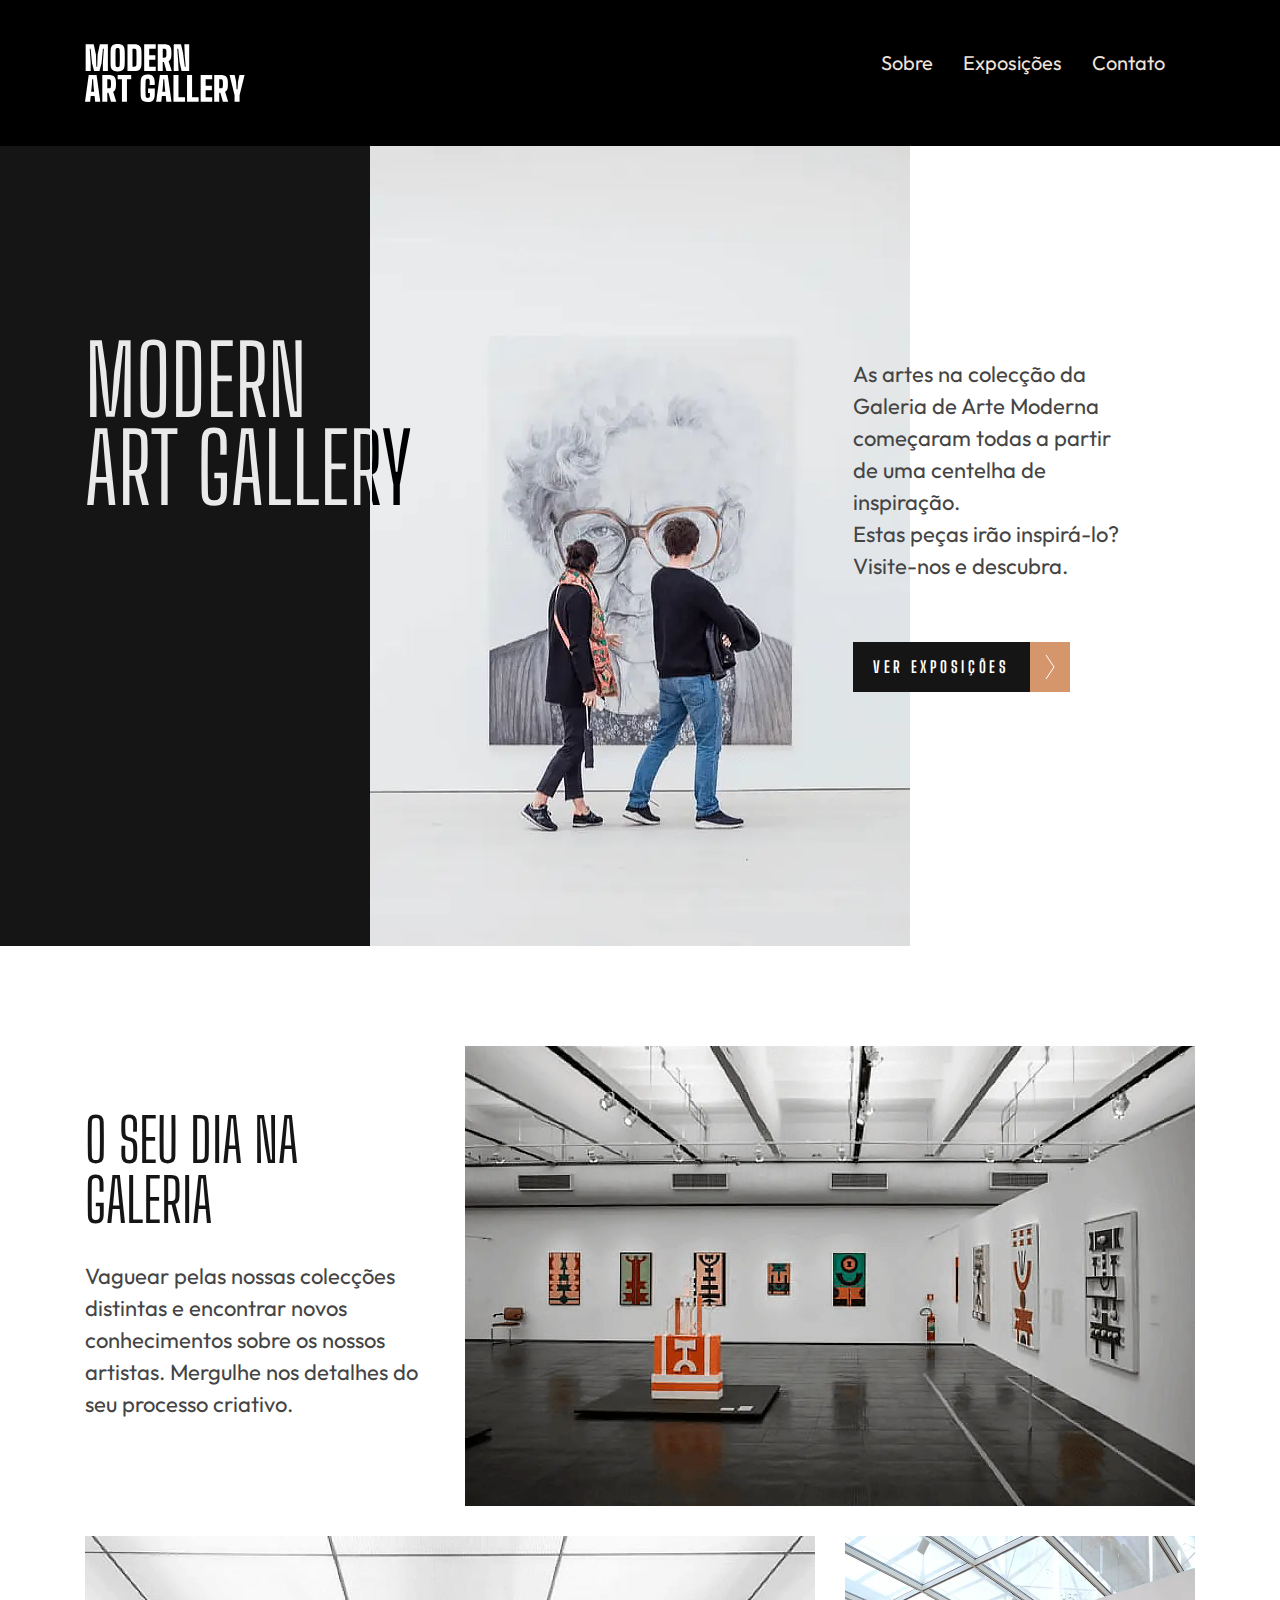
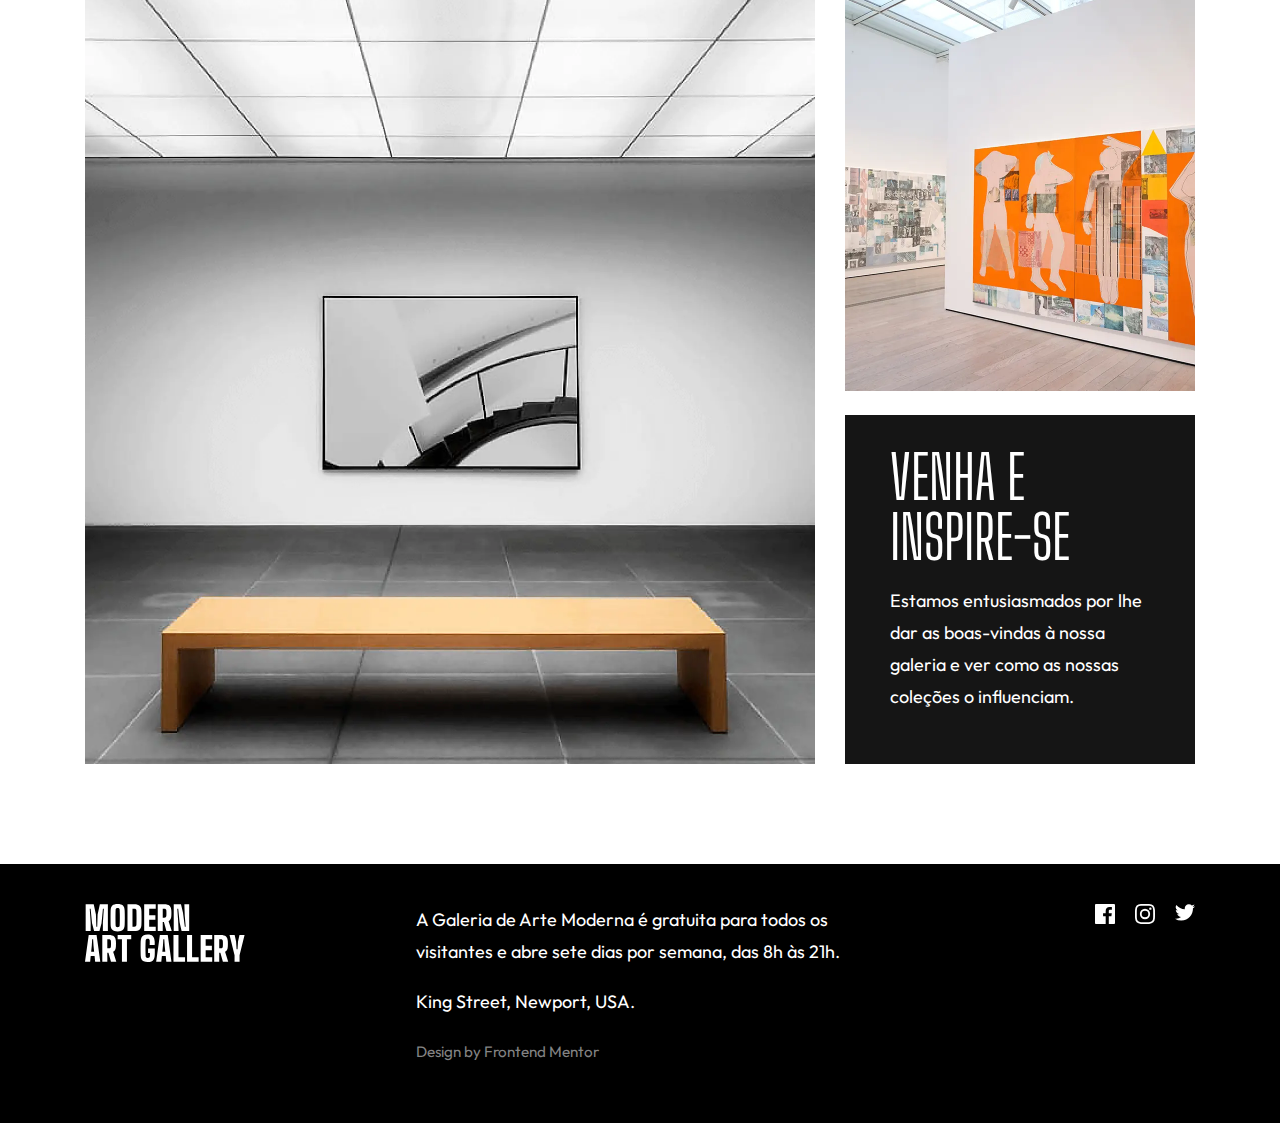
==== commit ece7c7f3: "ajustes imagens" ====
--- a/index.html
+++ b/index.html
@@ -42,7 +42,7 @@
           <h1>Modern <br>Art Gallery </h1>
         </div>
         <div class="banner-image">
-          <img src="./assets/images/desktop/image-hero.png" alt="Banner Principal">
+          <img src="./assets/images/image-hero.webp" alt="Banner Principal">
         </div>
         <div class="banner-content">
           <div class="banner-content-txt">
@@ -71,16 +71,16 @@
             <p> Vaguear pelas nossas colecções distintas e encontrar novos conhecimentos sobre os nossos artistas. Mergulhe nos detalhes do seu processo criativo.</p>
           </div>
           <div class="col-1-right">
-            <img src="./assets/images/desktop/image-grid-1.png" alt="Galeria">
+            <img src="./assets/images/image-grid-1.webp" alt="Galeria">
           </div>
         </div>
         <div class="row-2">
           <div class="col-2-left">
-            <img src="./assets/images/desktop/image-grid-2.png" alt="Galeria">
+            <img src="./assets/images/image-grid-2.webp" alt="Galeria">
           </div>
           <div class="col-2-right grid">
             <div>
-              <img src="./assets/images/desktop/image-grid-3.png" alt="Galeria">
+              <img src="./assets/images/image-grid-3.webp" alt="Galeria">
             </div>
             <div class="col-2-right-txt grid">
               <h2>Venha e inspire-se</h2>
--- a/assets/css/style.min.css
+++ b/assets/css/style.min.css
@@ -1 +1 @@
-.about{margin-top:70px}.about-banner-in{margin-bottom:30px;height:250px;max-width:100%;background:url(../images/about/banner-about.png)}.about-banner-in>.container{height:80%;align-items:flex-end;text-transform:uppercase;color:#fff}.about-row-1,.row-2{display:grid;grid-template-columns:repeat(2,1fr);gap:30px}.about-row-1-left h2{font:var(--heading-m);margin-bottom:30px;text-transform:uppercase}.about-row-2{margin-top:60px;justify-content:space-between;gap:30px}.about-row-2 img{max-width:100%}.about-row-3{font-size:32px;font-weight:700;line-height:1.2;text-align:center;margin-top:60px;justify-content:center}.cite{max-width:60%;font-style:italic;border-top:1px solid #e0e0e0;border-bottom:1px solid #e0e0e0;padding:20px 0}.cite p{font-size:1rem;font-style:normal;margin-top:10px;color:var(--gray-light)}@media screen and (max-width:500px){.about-row-2{flex-direction:column;align-items:center}}.exh-banner-in{margin-bottom:70px;height:250px;max-width:100%;background:url(../images/exhibitions/banner_exib.png)}.exh-banner-in>.container{height:80%;align-items:flex-end;text-transform:uppercase}.exh-row{justify-content:space-between;gap:30px}.artwork{margin-bottom:60px;flex-direction:column}.artwork-image img{max-width:100%;margin-bottom:10px}.artwork-content a{color:var(--black)}.artwork-content a:hover{color:var(--bronze)}.artwork-date{color:var(--gray);margin-top:-2px}.exhibitions-detail>.grid{gap:30px}.ed-content p{margin-top:20px;font:var(--body-s)}.ed-content>.artwork-date{font-weight:bolder}.ed-row-1,.ed-row-2{display:grid;grid-template-columns:1fr 1fr;gap:30px}.ed-col-2-left{grid-column:1/2}.ed-row-1-left{align-content:space-between}.ed-row-2{align-content:space-between}figure{margin:0;padding:0}figcaption{color:var(--gray-light);font-size:.875rem}figure img{max-width:100%}@media screen and (max-width:800px){.ed-row-1,.ed-row-2{grid-template-columns:1fr}.ed-row-1-left{gap:30px}}.contato-banner-in{margin-bottom:70px;height:250px;max-width:100%;background:url(../images/contato.png)}.contato-banner-in>.container{height:80%;align-items:flex-end;text-transform:uppercase}.contato{gap:30px}form{margin-bottom:30px}input[type="text"],input[type="email"]{min-width:300px;margin-bottom:10px;border:1px solid var(--black);height:20px}label{font-weight:700}#enviar{font:var(--btn);letter-spacing:3.7px;font-weight:700;cursor:pointer;background:var(--black);padding:0 20px;height:50px;color:var(--white);text-transform:uppercase;border:1px solid transparent}#enviar:hover{background-color:var(--bronze)}.autenticar{font-size:13px}.cont-row{max-width:50%}:root{--bronze:#d5966c;--black:#151515;--gray:#444;--gray-light:#848484;--white:#fff;--heading-xl:6rem/5.5rem "Big Shoulders Display",cursive;--heading-l:4.375rem/4.375rem "Big Shoulders Display",cursive;--heading-m:3.75rem/3.75rem "Big Shoulders Display",cursive;--body-m:1.375rem/2rem "Outfit",sans-serif;--body-s:1.125rem/2rem "Outfit",sans-serif;--btn:bold 1rem/1.75rem "Big Shoulders Display",cursive}body{padding:0;margin:0;color:var(--black);font:var(--body-s)}a{text-decoration:none}h1,h2,h3,h4{padding:0;margin:0}img{display:block}ul>li{list-style:none}.flex{display:flex}.grid{display:grid}.container{max-width:1110px;margin:0 auto}.head{background-color:#000;flex-wrap:wrap;padding:20px 0}.head>.flex{justify-content:space-between;align-items:center}.nav-menu{padding:10px 30px}.menu li{margin-left:30px}.menu li a{font:1.25rem/1rem "Outfit",sans-serif;text-align:center;color:#eee2da}.menu a::after{content:"";display:block;height:3px;width:0;border-radius:50px;margin-top:15px;background-color:var(--bronze)}.menu a:hover::after{width:100%;transition:0.4s ease-in-out}#menu-ativo a::after{content:"";display:block;height:3px;width:100%;border-radius:50px;margin-top:15px;background-color:var(--bronze)}#menu-ativo a{color:#fff}[data-menu="button"]{display:none}.banner{background:linear-gradient(to right,var(--black) 50%,#fff 50%)}.banner-container{display:grid;grid-template-columns:repeat(3,1fr)}.banner-title,.banner-content{padding-top:190px}.banner-title{background-color:var(--black);max-width:285px}.banner-title h1{min-width:575px;background:linear-gradient(to right,var(--black) 50%,#fff 50%);-webkit-background-clip:text;-moz-background-clip:text;background-clip:text;color:transparent;filter:invert(100%);text-transform:uppercase;font:var(--heading-xl)}.banner-content{font:var(--body-m);color:var(--black);position:relative;left:-20%}.banner-content-txt{max-width:350px;color:var(--gray)}.btn{font:var(--btn);letter-spacing:3.7px;font-weight:700;cursor:pointer;margin-top:60px}.btn-content{background:var(--black);padding:0 20px;height:50px}.btn-content p{color:var(--white);align-self:center;text-transform:uppercase}.btn-icon{width:40px;height:50px;background-color:var(--bronze);justify-content:center}.btn-icon img{align-self:center}.bg-bronze{background-color:var(--bronze);transition:0.2s ease-in}.bg-black{background-color:var(--black);transition:0.2s ease-in}.featured{margin-top:100px}.featured img{max-width:100%}.featured>.grid{gap:30px}.row-1,.row-2{display:grid;grid-template-columns:repeat(3,1fr);gap:30px}.col-1-left p{color:var(--gray)}.col-1-left h2{font:var(--heading-m);margin-bottom:30px;text-transform:uppercase}.col-1-left p,.row-2-txt p{font:var(--body-m)}.col-1-left{grid-column:1/1;align-self:center}.col-1-right{grid-column:2/4}.col-2-left{grid-column:1/3}.col-2-right{grid-column:3/4}.col-2-right-txt{max-height:100%;max-width:100%;background-color:var(--black);color:var(--white);align-content:center;padding:20px 45px}.col-2-right-txt h2{font:var(--heading-m);text-transform:uppercase}.footer{margin-top:100px;flex-wrap:wrap;background-color:#000;color:var(--white);font:var(--body-s);padding:40px 0}.footer .container{justify-content:space-between}.logo-footer{align-self:flex-start}.copy{max-width:39ch}.copy p{margin-top:0}.sociais{gap:20px;margin:0}.sociais a:hover{filter:sepia(47%) saturate(3902%) hue-rotate(304deg) brightness(88%) contrast(87%)}.design{color:#848484;font-size:.95rem}@media screen and (max-width:1140px){.container{max-width:90%;margin:0 auto}.banner-content{left:-70%}.row-2-txt{padding:20px 35px}.col-2-right-txt h2{font:2.75rem/2.75rem "Big Shoulders Display",cursive;margin-bottom:0}.col-2-right-txt p{margin-bottom:0}}@media screen and (max-width:970px){.banner{background:#fff}.container.banner-container.grid{grid-template-columns:1fr;grid-auto-rows:minmax(90px,auto);max-width:100%;min-height:700px;background:url(../images/tablet/image-hero-tablet.jpg) no-repeat;padding-left:40%;box-sizing:border-box;align-content:center}.banner-image{display:none}.banner-title{background-color:transparent;max-width:unset;order:1;padding-top:0}.banner-content{left:0;padding-top:0;order:2;box-sizing:border-box}.banner-title h1{min-width:100%;left:0;background:unset;-webkit-background-clip:unset;-moz-background-clip:unset;background-clip:unset;color:var(--black);filter:invert(0%);font:var(--heading-l)}.banner-content{font:var(--body-s);max-width:100%;padding:0 10px}.btn{margin-top:30px}.row-1,.row-2{grid-template-rows:1fr}.col-1-left{font:var(--body-s)}.col-2-right-txt{padding:10px;font:var(--body-s)}.about-row-2 img{height:100%}.artwork-image img{height:100%}.contato{flex-direction:column}.contato>.cont-row{max-width:100%}.copy{max-width:30ch}.copy p{margin-top:0;font-size:16px}}@media screen and (max-width:800px){body{font-size:21px}[data-menu="button"]{display:block;background-color:#000;border:none}[data-menu="button"]::before{content:"";display:inline-block;height:2px;width:20px;background-color:#fff;box-shadow:0 8px #fff,0 -8px #fff}[data-menu="list"]{display:none;position:absolute;z-index:900;max-width:100%;right:40px;padding-right:30px;background-color:#000;padding-top:10px;margin-top:50px;text-align:right}.menuMobOn{display:block}#menu-ativo a::after{margin-top:2px;margin-bottom:15px}.menu li{font-size:14px}.container.banner-container.grid{grid-template-columns:unset;grid-auto-rows:unset;max-width:unset;min-height:unset;background:unset;padding-left:0;box-sizing:border-box;align-content:center}.banner{background:#fff}.banner>.container{display:flex;flex-direction:column}.banner-image{display:block;order:1;background:url(../images/desktop/image-hero.png) no-repeat center;background-size:cover;height:350px}.banner-image img{display:none}.banner-title{background:unset;order:2;margin-top:40px;margin-left:5%}.banner-title h1{background:unset;-webkit-background-clip:unset;-moz-background-clip:unset;background-clip:unset;color:var(--black);filter:invert(0%)}.banner-content{order:3;left:0;margin-left:5%;font-size:22px}.banner-title,.banner-content{padding-top:0}.row-1,.row-2{display:flex;flex-direction:column}.featured{margin-top:110px}.col-2-right-txt{padding:25px 15px}.container>.about-row-1{grid-template-columns:1fr;gap:0}.exh-row{flex-direction:column;align-items:center;gap:0}.exh-row>.artwork{margin-bottom:10px}.footer .container{flex-direction:column;padding-top:30px;gap:30px}.sociais{padding-left:0}}@media screen and (max-width:500px){.col-2-right-txt h2{font:2.3rem/2.75rem "Big Shoulders Display",cursive;margin-bottom:0}.menu a:hover::after{width:0}#menu-ativo a::after{height:0}}+.about{margin-top:70px}.about-banner-in{margin-bottom:30px;height:250px;max-width:100%;background:url(../images/sobre/banner_sobre.png)}.about-banner-in>.container{height:80%;align-items:flex-end;text-transform:uppercase;color:#fff}.about-row-1,.row-2{display:grid;grid-template-columns:repeat(2,1fr);gap:30px}.about-row-1-left h2{font:var(--heading-m);margin-bottom:30px;text-transform:uppercase}.about-row-2{margin-top:60px;justify-content:space-between;gap:30px}.about-row-2 img{max-width:100%}.about-row-3{font-size:32px;font-weight:700;line-height:1.2;text-align:center;margin-top:60px;justify-content:center}.cite{max-width:60%;font-style:italic;border-top:1px solid #e0e0e0;border-bottom:1px solid #e0e0e0;padding:20px 0}.cite p{font-size:1rem;font-style:normal;margin-top:10px;color:var(--gray-light)}@media screen and (max-width:500px){.about-row-2{flex-direction:column;align-items:center}}.contato-banner-in{margin-bottom:70px;height:250px;max-width:100%;background:url(../images/contato.png)}.contato-banner-in>.container{height:80%;align-items:flex-end;text-transform:uppercase}.contato{gap:30px}form{margin-bottom:30px}input[type="text"],input[type="email"]{min-width:300px;margin-bottom:10px;border:1px solid var(--black);height:20px}label{font-weight:700}#enviar{font:var(--btn);letter-spacing:3.7px;font-weight:700;cursor:pointer;background:var(--black);padding:0 20px;height:50px;color:var(--white);text-transform:uppercase;border:1px solid transparent}#enviar:hover{background-color:var(--bronze)}.autenticar{font-size:13px}.cont-row{max-width:50%}.exh-banner-in{margin-bottom:70px;height:250px;max-width:100%;background:url(../images/exposicoes/banner_exib.png)}.exh-banner-in>.container{height:80%;align-items:flex-end;text-transform:uppercase}.exh-row{justify-content:space-between;gap:30px}.artwork{margin-bottom:60px;flex-direction:column}.artwork-image img{max-width:100%;margin-bottom:10px}.artwork-content a{color:var(--black)}.artwork-content a:hover{color:var(--bronze)}.artwork-date{color:var(--gray);margin-top:-2px}.exhibitions-detail>.grid{gap:30px}.ed-content p{margin-top:20px;font:var(--body-s)}.ed-content>.artwork-date{font-weight:bolder}.ed-row-1,.ed-row-2{display:grid;grid-template-columns:1fr 1fr;gap:30px}.ed-col-2-left{grid-column:1/2}.ed-row-1-left{align-content:space-between}.ed-row-2{align-content:space-between}figure{margin:0;padding:0}figcaption{color:var(--gray-light);font-size:.875rem}figure img{max-width:100%}@media screen and (max-width:800px){.ed-row-1,.ed-row-2{grid-template-columns:1fr}.ed-row-1-left{gap:30px}}:root{--bronze:#d5966c;--black:#151515;--gray:#444;--gray-light:#848484;--white:#fff;--heading-xl:6rem/5.5rem "Big Shoulders Display",cursive;--heading-l:4.375rem/4.375rem "Big Shoulders Display",cursive;--heading-m:3.75rem/3.75rem "Big Shoulders Display",cursive;--body-m:1.375rem/2rem "Outfit",sans-serif;--body-s:1.125rem/2rem "Outfit",sans-serif;--btn:bold 1rem/1.75rem "Big Shoulders Display",cursive}body{padding:0;margin:0;color:var(--black);font:var(--body-s)}a{text-decoration:none}h1,h2,h3,h4{padding:0;margin:0}img{display:block}ul>li{list-style:none}.flex{display:flex}.grid{display:grid}.container{max-width:1110px;margin:0 auto}.head{background-color:#000;flex-wrap:wrap;padding:20px 0}.head>.flex{justify-content:space-between;align-items:center}.nav-menu{padding:10px 30px}.menu li{margin-left:30px}.menu li a{font:1.25rem/1rem "Outfit",sans-serif;text-align:center;color:#eee2da}.menu a::after{content:"";display:block;height:3px;width:0;border-radius:50px;margin-top:15px;background-color:var(--bronze)}.menu a:hover::after{width:100%;transition:0.4s ease-in-out}#menu-ativo a::after{content:"";display:block;height:3px;width:100%;border-radius:50px;margin-top:15px;background-color:var(--bronze)}#menu-ativo a{color:#fff}[data-menu="button"]{display:none}.banner{background:linear-gradient(to right,var(--black) 50%,#fff 50%)}.banner-container{display:grid;grid-template-columns:repeat(3,1fr)}.banner-title,.banner-content{padding-top:190px}.banner-title{background-color:var(--black);max-width:285px}.banner-title h1{min-width:575px;background:linear-gradient(to right,var(--black) 50%,#fff 50%);-webkit-background-clip:text;-moz-background-clip:text;background-clip:text;color:transparent;filter:invert(100%);text-transform:uppercase;font:var(--heading-xl)}.banner-content{font:var(--body-m);color:var(--black);position:relative;left:-20%}.banner-content-txt{max-width:350px;color:var(--gray)}.btn{font:var(--btn);letter-spacing:3.7px;font-weight:700;cursor:pointer;margin-top:60px}.btn-content{background:var(--black);padding:0 20px;height:50px}.btn-content p{color:var(--white);align-self:center;text-transform:uppercase}.btn-icon{width:40px;height:50px;background-color:var(--bronze);justify-content:center}.btn-icon img{align-self:center}.bg-bronze{background-color:var(--bronze);transition:0.2s ease-in}.bg-black{background-color:var(--black);transition:0.2s ease-in}.featured{margin-top:100px}.featured img{max-width:100%}.featured>.grid{gap:30px}.row-1,.row-2{display:grid;grid-template-columns:repeat(3,1fr);gap:30px}.col-1-left p{color:var(--gray)}.col-1-left h2{font:var(--heading-m);margin-bottom:30px;text-transform:uppercase}.col-1-left p,.row-2-txt p{font:var(--body-m)}.col-1-left{grid-column:1/1;align-self:center}.col-1-right{grid-column:2/4}.col-2-left{grid-column:1/3}.col-2-right{grid-column:3/4}.col-2-right-txt{max-height:100%;max-width:100%;background-color:var(--black);color:var(--white);align-content:center;padding:20px 45px}.col-2-right-txt h2{font:var(--heading-m);text-transform:uppercase}.footer{margin-top:100px;flex-wrap:wrap;background-color:#000;color:var(--white);font:var(--body-s);padding:40px 0}.footer .container{justify-content:space-between}.logo-footer{align-self:flex-start}.copy{max-width:39ch}.copy p{margin-top:0}.sociais{gap:20px;margin:0}.sociais a:hover{filter:sepia(47%) saturate(3902%) hue-rotate(304deg) brightness(88%) contrast(87%)}.design{color:#848484;font-size:.95rem}@media screen and (max-width:1140px){.container{max-width:90%;margin:0 auto}.banner-content{left:-70%}.row-2-txt{padding:20px 35px}.col-2-right-txt h2{font:2.75rem/2.75rem "Big Shoulders Display",cursive;margin-bottom:0}.col-2-right-txt p{margin-bottom:0}}@media screen and (max-width:970px){.banner{background:#fff}.container.banner-container.grid{grid-template-columns:1fr;grid-auto-rows:minmax(90px,auto);max-width:100%;min-height:700px;background:url(../images/mobile/image-hero-tablet.webp) no-repeat;padding-left:40%;box-sizing:border-box;align-content:center}.banner-image{display:none}.banner-title{background-color:transparent;max-width:unset;order:1;padding-top:0}.banner-content{left:0;padding-top:0;order:2;box-sizing:border-box}.banner-title h1{min-width:100%;left:0;background:unset;-webkit-background-clip:unset;-moz-background-clip:unset;background-clip:unset;color:var(--black);filter:invert(0%);font:var(--heading-l)}.banner-content{font:var(--body-s);max-width:100%;padding:0 10px}.btn{margin-top:30px}.row-1,.row-2{grid-template-rows:1fr}.col-1-left{font:var(--body-s)}.col-2-right-txt{padding:10px;font:var(--body-s)}.about-row-2 img{height:100%}.artwork-image img{height:100%}.contato{flex-direction:column}.contato>.cont-row{max-width:100%}.copy{max-width:30ch}.copy p{margin-top:0;font-size:16px}}@media screen and (max-width:800px){body{font-size:21px}[data-menu="button"]{display:block;background-color:#000;border:none}[data-menu="button"]::before{content:"";display:inline-block;height:2px;width:20px;background-color:#fff;box-shadow:0 8px #fff,0 -8px #fff}[data-menu="list"]{display:none;position:absolute;z-index:900;max-width:100%;right:40px;padding-right:30px;background-color:#000;padding-top:10px;margin-top:50px;text-align:right}.menuMobOn{display:block}#menu-ativo a::after{margin-top:2px;margin-bottom:15px}.menu li{font-size:14px}.container.banner-container.grid{grid-template-columns:unset;grid-auto-rows:unset;max-width:unset;min-height:unset;background:unset;padding-left:0;box-sizing:border-box;align-content:center}.banner{background:#fff}.banner>.container{display:flex;flex-direction:column}.banner-image{display:block;order:1;background:url(../images/image-hero.webp) no-repeat center;background-size:cover;height:350px}.banner-image img{display:none}.banner-title{background:unset;order:2;margin-top:40px;margin-left:5%}.banner-title h1{background:unset;-webkit-background-clip:unset;-moz-background-clip:unset;background-clip:unset;color:var(--black);filter:invert(0%)}.banner-content{order:3;left:0;margin-left:5%;font-size:22px}.banner-title,.banner-content{padding-top:0}.row-1,.row-2{display:flex;flex-direction:column}.featured{margin-top:110px}.col-2-right-txt{padding:25px 15px}.container>.about-row-1{grid-template-columns:1fr;gap:0}.exh-row{flex-direction:column;align-items:center;gap:0}.exh-row>.artwork{margin-bottom:10px}.footer .container{flex-direction:column;padding-top:30px;gap:30px}.sociais{padding-left:0}}@media screen and (max-width:500px){.col-2-right-txt h2{font:2.3rem/2.75rem "Big Shoulders Display",cursive;margin-bottom:0}.menu a:hover::after{width:0}#menu-ativo a::after{height:0}}